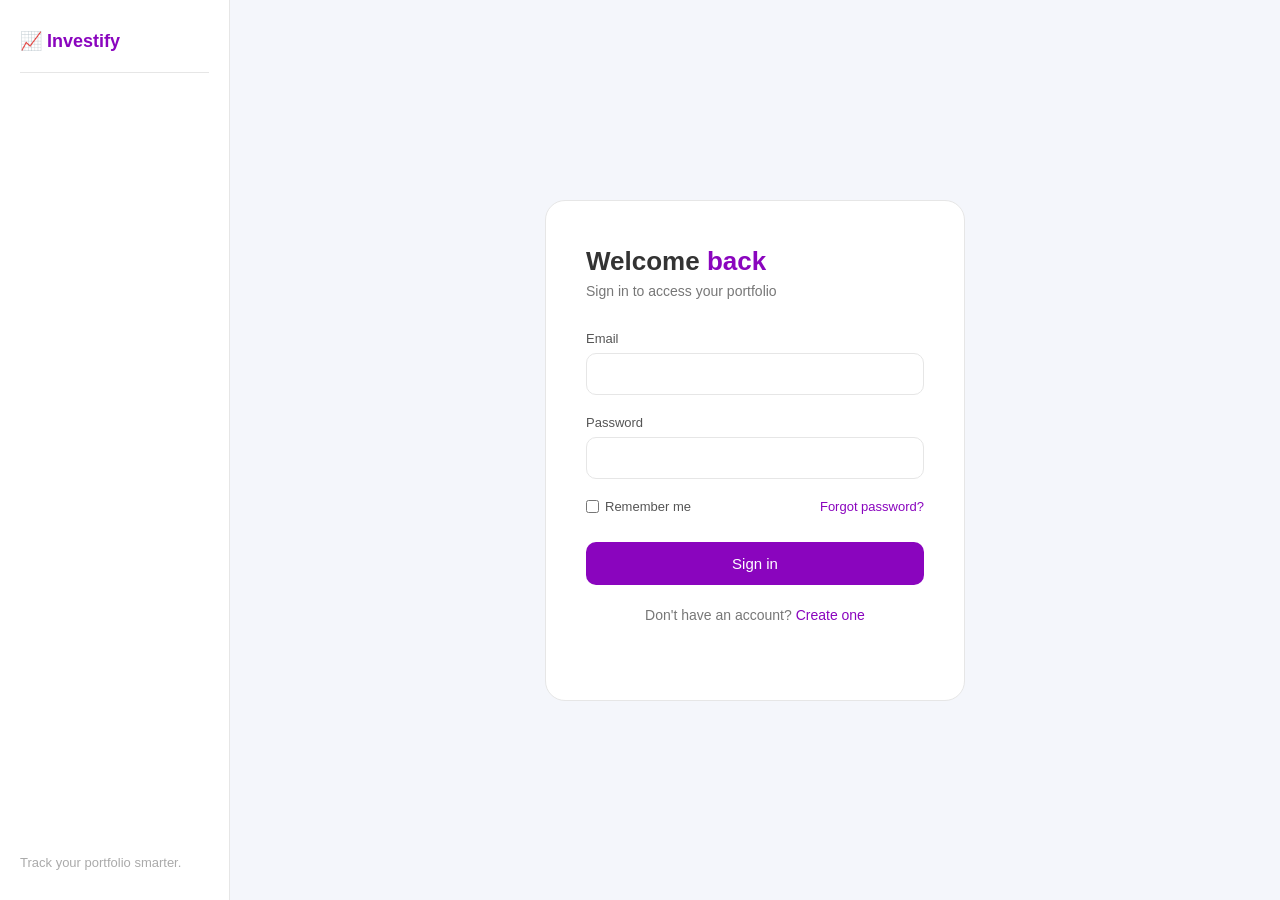
==== FrontEnd/login.html @ 3cbc89e0 "Added Html file for login and create account" ====
<!DOCTYPE html>
<html lang="en">
<head>
  <meta charset="UTF-8" />
  <meta name="viewport" content="width=device-width, initial-scale=1.0"/>
  <title>Login</title>
  <style>
    * {
      margin: 0;
      padding: 0;
      box-sizing: border-box;
      font-family: Arial;
    }

    body {
      background: #f4f6fb;
    }

    .login-container {
      display: flex;
      height: 100vh;
      min-height: 500px;
    }

    .login-sidebar {
      width: 230px;
      background: #ffffff;
      border-right: 1px solid #e6e6e6;
      padding: 30px 20px;
      display: flex;
      flex-direction: column;
    }

    .logo {
      padding-bottom: 20px;
      font-size: 18px;
      color: #8A05BE;
      font-weight: bold;
    }

    .divider {
      width: 100%;
      height: 1px;
      background: #e6e6e6;
      margin-bottom: 20px;
    }

    .sidebar-tagline {
      font-size: 13px;
      color: #aaa;
      margin-top: auto;
    }

    .login-main {
      flex: 1;
      display: flex;
      align-items: center;
      justify-content: center;
      padding: 40px;
    }

    .login-card {
      background: #fff;
      border-radius: 20px;
      padding: 45px 40px;
      width: 100%;
      max-width: 420px;
      border: 1px solid #e6e6e6;
    }

    .login-card h1 {
      font-size: 26px;
      color: #333;
      margin-bottom: 6px;
    }

    .login-card h1 span {
      color: #8A05BE;
    }

    .login-card > p {
      color: #777;
      font-size: 14px;
      margin-bottom: 32px;
    }

    .form-group {
      margin-bottom: 20px;
    }

    .form-group label {
      display: block;
      font-size: 13px;
      font-weight: 500;
      color: #555;
      margin-bottom: 7px;
    }

    .form-group input {
      width: 100%;
      padding: 12px 15px;
      border: 1px solid #e6e6e6;
      border-radius: 10px;
      font-size: 14px;
      color: #333;
      outline: none;
      transition: border-color 0.2s;
      background: #fff;
    }

    .form-group input:focus {
      border-color: #8A05BE;
    }

    .form-options {
      display: flex;
      justify-content: space-between;
      align-items: center;
      margin-bottom: 28px;
      font-size: 13px;
    }

    .form-options label {
      display: flex;
      align-items: center;
      gap: 6px;
      color: #555;
      cursor: pointer;
    }

    .form-options input[type="checkbox"] {
      accent-color: #8A05BE;
    }

    .forgot {
      color: #8A05BE;
      text-decoration: none;
      font-weight: 500;
    }

    .forgot:hover {
      text-decoration: underline;
    }

    .btn-login {
      width: 100%;
      padding: 13px;
      background: #8A05BE;
      color: white;
      border: none;
      border-radius: 10px;
      font-size: 15px;
      font-weight: 500;
      cursor: pointer;
      transition: 0.3s;
    }

    .btn-login:hover {
      background: #6a0392;
      transform: translateY(-1px);
    }

    .signup-text {
      text-align: center;
      margin-top: 22px;
      font-size: 13px;
      color: #777;
    }

    .signup-text a {
      color: #8A05BE;
      text-decoration: none;
      font-weight: 500;
    }

    .signup-text a:hover {
      text-decoration: underline;
    }

    @media (max-width: 900px) {
      .login-container {
        flex-direction: column;
      }

      .login-sidebar {
        width: 100%;
        flex-direction: row;
        justify-content: space-between;
        align-items: center;
        padding: 10px 20px;
      }

      .sidebar-tagline {
        margin-top: 0;
      }

      .divider {
        display: none;
      }

      .login-main {
        padding: 20px;
      }
    }
  </style>
</head>
<body>
  <div class="login-container">

    <div class="login-sidebar">
      <div class="logo">📈 Investify</div>
      <div class="divider"></div>
      <p class="sidebar-tagline">Track your portfolio smarter.</p>
    </div>

    <div class="login-main">
      <div class="login-card">
        <h1>Welcome <span>back</span></h1>
        <p>Sign in to access your portfolio</p>

        <div class="form-group">
          <label for="email">Email</label>
          <input type="email" id="email"/>
        </div>

        <div class="form-group">
          <label for="password">Password</label>
          <input type="password" id="password"/>
        </div>

        <div class="form-options">
          <label>
            <input type="checkbox" /> Remember me
          </label>
          <a href="#" class="forgot">Forgot password?</a>
        </div>

        <button class="btn-login">Sign in</button>

        <p class="signup-text">
          Don't have an account? <a href="#">Create one</a>
        </p>
      </div>
    </div>

  </div>
</body>
</html>
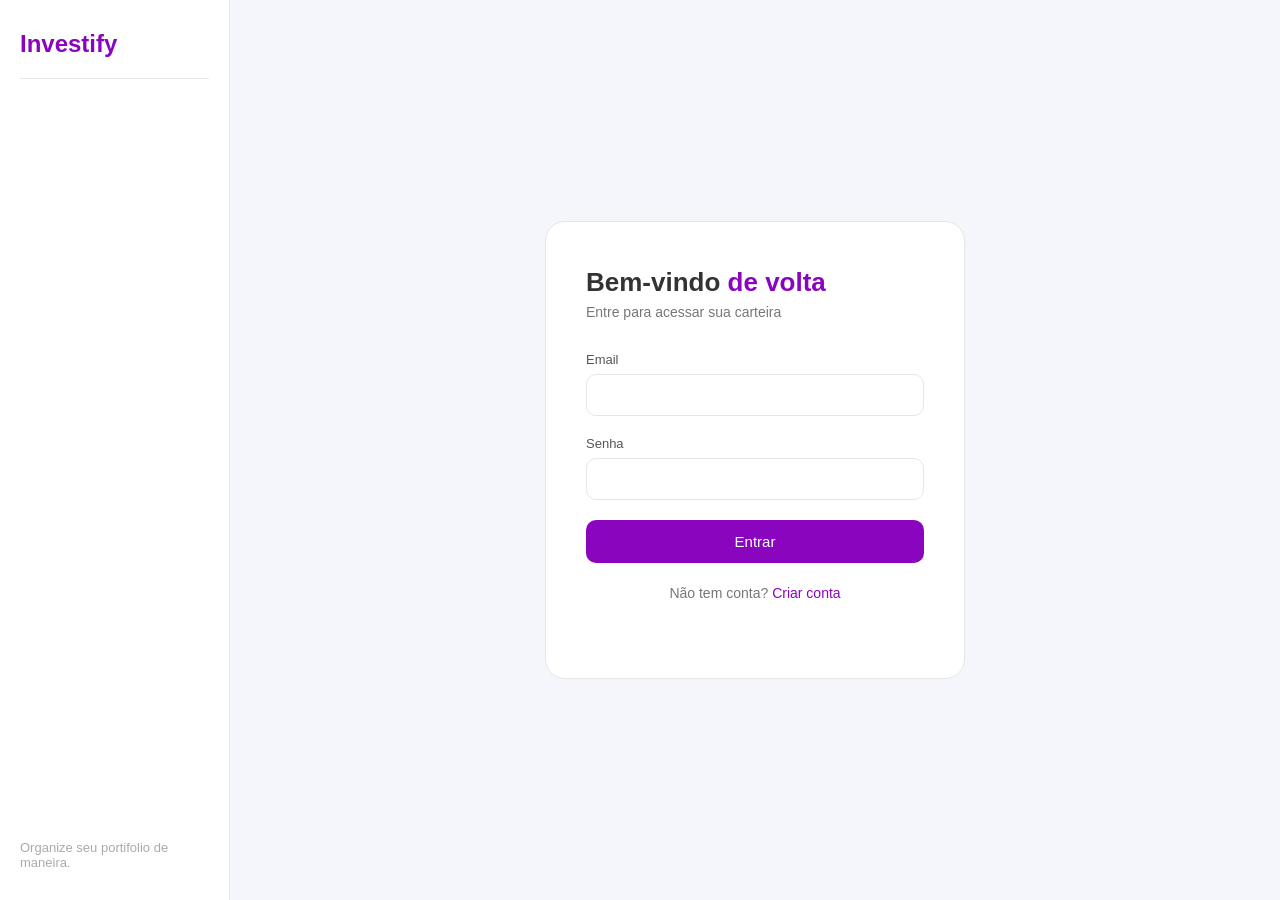
==== commit f2874043: "FEAT: Added UI FIXED: UI" ====
--- a/FrontEnd/login.html
+++ b/FrontEnd/login.html
@@ -1,222 +1,26 @@
 <!DOCTYPE html>
-<html lang="en">
+<html lang="pt-br">
 <head>
-  <meta charset="UTF-8" />
+  <meta charset="UTF-8"/>
   <meta name="viewport" content="width=device-width, initial-scale=1.0"/>
-  <title>Login</title>
-  <style>
-    * {
-      margin: 0;
-      padding: 0;
-      box-sizing: border-box;
-      font-family: Arial;
-    }
-
-    body {
-      background: #f4f6fb;
-    }
-
-    .login-container {
-      display: flex;
-      height: 100vh;
-      min-height: 500px;
-    }
-
-    .login-sidebar {
-      width: 230px;
-      background: #ffffff;
-      border-right: 1px solid #e6e6e6;
-      padding: 30px 20px;
-      display: flex;
-      flex-direction: column;
-    }
-
-    .logo {
-      padding-bottom: 20px;
-      font-size: 18px;
-      color: #8A05BE;
-      font-weight: bold;
-    }
-
-    .divider {
-      width: 100%;
-      height: 1px;
-      background: #e6e6e6;
-      margin-bottom: 20px;
-    }
-
-    .sidebar-tagline {
-      font-size: 13px;
-      color: #aaa;
-      margin-top: auto;
-    }
-
-    .login-main {
-      flex: 1;
-      display: flex;
-      align-items: center;
-      justify-content: center;
-      padding: 40px;
-    }
-
-    .login-card {
-      background: #fff;
-      border-radius: 20px;
-      padding: 45px 40px;
-      width: 100%;
-      max-width: 420px;
-      border: 1px solid #e6e6e6;
-    }
-
-    .login-card h1 {
-      font-size: 26px;
-      color: #333;
-      margin-bottom: 6px;
-    }
-
-    .login-card h1 span {
-      color: #8A05BE;
-    }
-
-    .login-card > p {
-      color: #777;
-      font-size: 14px;
-      margin-bottom: 32px;
-    }
-
-    .form-group {
-      margin-bottom: 20px;
-    }
-
-    .form-group label {
-      display: block;
-      font-size: 13px;
-      font-weight: 500;
-      color: #555;
-      margin-bottom: 7px;
-    }
-
-    .form-group input {
-      width: 100%;
-      padding: 12px 15px;
-      border: 1px solid #e6e6e6;
-      border-radius: 10px;
-      font-size: 14px;
-      color: #333;
-      outline: none;
-      transition: border-color 0.2s;
-      background: #fff;
-    }
-
-    .form-group input:focus {
-      border-color: #8A05BE;
-    }
-
-    .form-options {
-      display: flex;
-      justify-content: space-between;
-      align-items: center;
-      margin-bottom: 28px;
-      font-size: 13px;
-    }
-
-    .form-options label {
-      display: flex;
-      align-items: center;
-      gap: 6px;
-      color: #555;
-      cursor: pointer;
-    }
-
-    .form-options input[type="checkbox"] {
-      accent-color: #8A05BE;
-    }
-
-    .forgot {
-      color: #8A05BE;
-      text-decoration: none;
-      font-weight: 500;
-    }
-
-    .forgot:hover {
-      text-decoration: underline;
-    }
-
-    .btn-login {
-      width: 100%;
-      padding: 13px;
-      background: #8A05BE;
-      color: white;
-      border: none;
-      border-radius: 10px;
-      font-size: 15px;
-      font-weight: 500;
-      cursor: pointer;
-      transition: 0.3s;
-    }
-
-    .btn-login:hover {
-      background: #6a0392;
-      transform: translateY(-1px);
-    }
-
-    .signup-text {
-      text-align: center;
-      margin-top: 22px;
-      font-size: 13px;
-      color: #777;
-    }
-
-    .signup-text a {
-      color: #8A05BE;
-      text-decoration: none;
-      font-weight: 500;
-    }
-
-    .signup-text a:hover {
-      text-decoration: underline;
-    }
-
-    @media (max-width: 900px) {
-      .login-container {
-        flex-direction: column;
-      }
-
-      .login-sidebar {
-        width: 100%;
-        flex-direction: row;
-        justify-content: space-between;
-        align-items: center;
-        padding: 10px 20px;
-      }
-
-      .sidebar-tagline {
-        margin-top: 0;
-      }
-
-      .divider {
-        display: none;
-      }
-
-      .login-main {
-        padding: 20px;
-      }
-    }
-  </style>
+  <title>Login — Investify</title>
+  <link rel="stylesheet" href="assets/css/style.css"/>
+  <link rel="stylesheet" href="assets/css/auth.css"/>
 </head>
 <body>
   <div class="login-container">
-
     <div class="login-sidebar">
-      <div class="logo">📈 Investify</div>
+      <div class="logo">Investify</div>
       <div class="divider"></div>
-      <p class="sidebar-tagline">Track your portfolio smarter.</p>
+      <p class="sidebar-tagline">Organize seu portifolio de maneira.</p>
     </div>
 
     <div class="login-main">
       <div class="login-card">
-        <h1>Welcome <span>back</span></h1>
-        <p>Sign in to access your portfolio</p>
+        <h1>Bem-vindo <span>de volta</span></h1>
+        <p>Entre para acessar sua carteira</p>
+
+        <div id="erro" class="erro" style="display:none"></div>
 
         <div class="form-group">
           <label for="email">Email</label>
@@ -224,25 +28,50 @@
         </div>
 
         <div class="form-group">
-          <label for="password">Password</label>
+          <label for="password">Senha</label>
           <input type="password" id="password"/>
         </div>
 
-        <div class="form-options">
-          <label>
-            <input type="checkbox" /> Remember me
-          </label>
-          <a href="#" class="forgot">Forgot password?</a>
-        </div>
-
-        <button class="btn-login">Sign in</button>
+        <button class="btn-login" onclick="login()">Entrar</button>
 
         <p class="signup-text">
-          Don't have an account? <a href="#">Create one</a>
+          Não tem conta? <a href="register.html">Criar conta</a>
         </p>
       </div>
     </div>
+  </div>
 
-  </div>
+  <script>
+    const API = "http://localhost:5227/api";
+
+    // Se já estiver logado, vai direto pro app
+    fetch(`${API}/auth/me`, { credentials: "include" })
+      .then(r => { if (r.ok) window.location.href = "index.html"; });
+
+    async function login() {
+      const email = document.getElementById("email").value;
+      const password = document.getElementById("password").value;
+      const erro = document.getElementById("erro");
+
+      const res = await fetch(`${API}/auth/login`, {
+        method: "POST",
+        headers: { "Content-Type": "application/json" },
+        credentials: "include",
+        body: JSON.stringify({ email, senha: password })
+      });
+
+      if (res.ok) {
+        window.location.href = "index.html";
+      } else {
+        erro.textContent = "Email ou senha inválidos.";
+        erro.style.display = "block";
+      }
+    }
+
+    // Login ao apertar Enter
+    document.addEventListener("keydown", e => {
+      if (e.key === "Enter") login();
+    });
+  </script>
 </body>
 </html>
--- a/FrontEnd/assets/css/style.css
+++ b/FrontEnd/assets/css/style.css
@@ -0,0 +1,342 @@
+*{
+margin:0;
+padding:0;
+box-sizing:border-box;
+font-family:Arial;
+}
+
+body{
+background:#f4f6fb;
+}
+
+.container{
+display:flex;
+height:100vh;
+}
+
+/* SIDEBAR */
+
+.sidebar{
+width:230px;
+background:#ffffff;
+border-right:1px solid #e6e6e6;
+padding:30px 20px;
+}
+
+.logo{
+padding-bottom:20px;
+font-size:18px;
+color:#8A05BE;
+}
+
+
+.divider{
+width:100%;
+height:1px;
+background:#e6e6e6;
+margin-bottom:20px;
+}
+
+.sidebar nav a{
+display:block;
+padding:12px 15px;
+margin-bottom:10px;
+border-radius:10px;
+text-decoration:none;
+color:#555;
+font-weight:500;
+transition:0.3s;
+}
+
+.sidebar nav a:hover{
+background:#f3e6fa;
+color:#8A05BE;
+}
+
+.sidebar nav a.active{
+background:#8A05BE;
+color:white;
+}
+/* MAIN */
+
+.main{
+flex:1;
+padding:40px;
+}
+
+.header h1{
+font-size:32px;
+color:#333;
+}
+
+.header span{
+color:#8A05BE;
+}
+
+.header p{
+margin-top:5px;
+color:#777;
+}
+
+/* DASHBOARD */
+
+.dashboard{
+margin-top:40px;
+display:flex;
+gap:30px;
+}
+
+/* PRODUÇÃO */
+
+.production{
+flex:2;
+background:linear-gradient(135deg,#6a0392,#8A05BE);
+padding:30px;
+border-radius:20px;
+color:white;
+}
+
+.production h2 span{
+color:#d4c6ff;
+}
+
+/* CARDS */
+
+.cards {
+    display: flex;
+    flex-wrap: wrap; /* ← quebra linha quando não couber */
+    gap: 20px;
+    margin-top: 20px;
+}
+
+.card{
+    background: rgba(255,255,255,0.08);
+    padding: 22px;
+    border-radius: 15px;
+    width: 200px;
+    min-width: 170px;
+    word-break: break-word;
+
+    display: flex;
+    flex-direction: column;
+    gap: 6px;
+
+    backdrop-filter: blur(6px);
+    border: 1px solid rgba(255,255,255,0.15);
+    transition: transform 0.2s ease, box-shadow 0.2s ease;
+}
+
+/* animação ao passar o mouse */
+.card:hover{
+    transform: translateY(-4px);
+    box-shadow: 0 8px 20px rgba(0,0,0,0.2);
+}
+
+/* título do ativo */
+.card h3{
+    font-size: 18px;
+    font-weight: bold;
+}
+
+/* nome da empresa */
+.card small{
+    opacity: 0.7;
+}
+
+/* preço */
+.card strong{
+    font-size: 18px;
+}
+
+/* total */
+.card span{
+    font-size: 14px;
+    opacity: 0.9;
+}
+
+/* grupo de botões */
+.btn-group{
+    display: flex;
+    gap: 8px;
+    margin-top: 10px;
+}
+
+/* botões */
+.card button{
+    flex:1;
+    padding:8px 12px;
+    border:none;
+    background: rgba(255,255,255,0.12);
+    color:white;
+    border-radius:8px;
+    cursor:pointer;
+    transition:0.25s;
+    font-weight:500;
+}
+
+.card button:hover{
+    background: rgba(255,255,255,0.25);
+    transform: scale(1.03);
+}
+
+/* Botao adicionar*/
+
+.add-card{
+display:flex;
+align-items:center;
+justify-content:center;
+height:160px;
+}
+
+.big-add{
+width:100%;
+height:100%;
+
+background:rgba(138,5,190,0.08);
+border:2px dashed rgba(138,5,190,0.5);
+border-radius:15px;
+
+font-size:80px;
+color:rgba(138,5,190,0.6);
+
+display:flex;
+align-items:center;
+justify-content:center;
+
+cursor:pointer;
+transition:0.3s;
+}
+
+.empty-wallet{
+padding:40px;
+text-align:center;
+background:#f5f7fa;
+border-radius:10px;
+border:2px dashed #d0d6e0;
+color:#666;
+grid-column:1/-1;
+}
+
+.empty-wallet h3{
+margin-bottom:10px;
+}
+
+/* páginas */
+        .page{
+        display:none;
+        }
+
+        .page.active{
+        display:block;
+        }
+
+/* layout padrão */
+.container{
+    display:flex;
+    min-height:100vh;
+}
+
+/* RESPONSIVO */
+@media (max-width: 900px){
+
+    .container{
+        flex-direction:column;
+    }
+
+    .sidebar{
+        width:100%;
+        display:flex;
+        justify-content:space-between;
+        align-items:center;
+        padding:10px;
+    }
+
+    .sidebar nav{
+        display:flex;
+        gap:15px;
+    }
+
+    .cards{
+        flex-direction:column;
+    }
+
+}
+
+/* SIDEBAR USER */
+.sidebar {
+  display: flex;
+  flex-direction: column;
+}
+
+.sidebar-user {
+  margin-top: auto;
+  padding-top: 20px;
+  border-top: 1px solid #e6e6e6;
+  display: flex;
+  flex-direction: column;
+  gap: 8px;
+}
+
+.sidebar-user span {
+  font-size: 13px;
+  color: #555;
+  font-weight: 500;
+}
+
+.sidebar-user button {
+  background: none;
+  border: 1px solid #e6e6e6;
+  border-radius: 8px;
+  padding: 6px 10px;
+  font-size: 13px;
+  color: #8A05BE;
+  cursor: pointer;
+  transition: 0.3s;
+}
+
+.sidebar-user button:hover {
+  background: #f3e6fa;
+}
+
+.sidebar-profile {
+  display: flex;
+  align-items: center;
+  gap: 10px;
+}
+
+/* STATS */
+.stats {
+  flex: 1;
+  display: flex;
+  flex-direction: column;
+  gap: 20px;
+}
+
+.stat-card {
+  background: white;
+  border-radius: 20px;
+  padding: 30px;
+  border: 1px solid #e6e6e6;
+}
+
+.stat-card p {
+  font-size: 13px;
+  color: #777;
+  margin-bottom: 8px;
+}
+
+.stat-card h2 {
+  font-size: 28px;
+  color: #333;
+}
+
+/* ERRO AUTH */
+.erro {
+  background: #fdecea;
+  color: #c0392b;
+  border: 1px solid #f5c6cb;
+  border-radius: 8px;
+  padding: 10px 14px;
+  font-size: 13px;
+  margin-bottom: 16px;
+}
--- a/FrontEnd/assets/css/auth.css
+++ b/FrontEnd/assets/css/auth.css
@@ -0,0 +1,109 @@
+* { margin: 0; padding: 0; box-sizing: border-box; font-family: Arial; }
+body { background: #f4f6fb; }
+
+.login-container { display: flex; height: 100vh; min-height: 500px; }
+
+.login-sidebar {
+  width: 230px; background: #fff;
+  border-right: 1px solid #e6e6e6;
+  padding: 30px 20px;
+  display: flex; flex-direction: column;
+}
+
+.logo { padding-bottom: 20px; font-size: 24px; color: #8A05BE; font-weight: bold; }
+.divider { width: 100%; height: 1px; background: #e6e6e6; margin-bottom: 20px; }
+.sidebar-tagline { font-size: 13px; color: #aaa; margin-top: auto; }
+
+.login-main { flex: 1; display: flex; align-items: center; justify-content: center; padding: 40px; }
+
+.login-card {
+  background: #fff; border-radius: 20px;
+  padding: 45px 40px; width: 100%; max-width: 420px;
+  border: 1px solid #e6e6e6;
+}
+
+.login-card h1 { font-size: 26px; color: #333; margin-bottom: 6px; }
+.login-card h1 span { color: #8A05BE; }
+.login-card > p { color: #777; font-size: 14px; margin-bottom: 32px; }
+
+.form-group { margin-bottom: 20px; }
+.form-group label { display: block; font-size: 13px; font-weight: 500; color: #555; margin-bottom: 7px; }
+.form-group input {
+  width: 100%; padding: 12px 15px;
+  border: 1px solid #e6e6e6; border-radius: 10px;
+  font-size: 14px; color: #333; outline: none;
+  transition: border-color 0.2s;
+}
+.form-group input:focus { border-color: #8A05BE; }
+
+.btn-login {
+  width: 100%; padding: 13px;
+  background: #8A05BE; color: white;
+  border: none; border-radius: 10px;
+  font-size: 15px; font-weight: 500;
+  cursor: pointer; transition: 0.3s;
+}
+.btn-login:hover { background: #6a0392; transform: translateY(-1px); }
+
+.signup-text { text-align: center; margin-top: 22px; font-size: 13px; color: #777; }
+.signup-text a { color: #8A05BE; text-decoration: none; font-weight: 500; }
+
+.erro {
+  background: #fdecea; color: #c0392b;
+  border: 1px solid #f5c6cb;
+  border-radius: 8px; padding: 10px 14px;
+  font-size: 13px; margin-bottom: 16px;
+}
+
+.inv-header {
+  width: 100%;
+  background: #fff;
+  border-bottom: 1px solid #e6e6e6;
+  padding: 0 32px;
+  height: 60px;
+  display: flex;
+  align-items: center;
+  justify-content: space-between;
+  box-sizing: border-box;
+}
+
+.inv-logo {
+  font-size: 24px;
+  font-weight: bold;
+  color: #8A05BE;
+  letter-spacing: -0.5px;
+}
+
+.inv-actions {
+  display: flex;
+  align-items: center;
+  gap: 10px;
+}
+
+.btn-login-h {
+  padding: 8px 20px;
+  background: transparent;
+  border: 1.5px solid #8A05BE;
+  border-radius: 8px;
+  color: #8A05BE;
+  font-size: 14px;
+  font-weight: 500;
+  cursor: pointer;
+  transition: background 0.2s;
+  text-decoration: none;
+}
+.btn-login-h:hover { background: #f3e6fa; }
+
+.btn-register-h {
+  padding: 8px 20px;
+  background: #8A05BE;
+  border: 1.5px solid #8A05BE;
+  border-radius: 8px;
+  color: #fff;
+  font-size: 14px;
+  font-weight: 500;
+  cursor: pointer;
+  transition: background 0.2s;
+  text-decoration: none;
+}
+.btn-register-h:hover { background: #6a0392; }
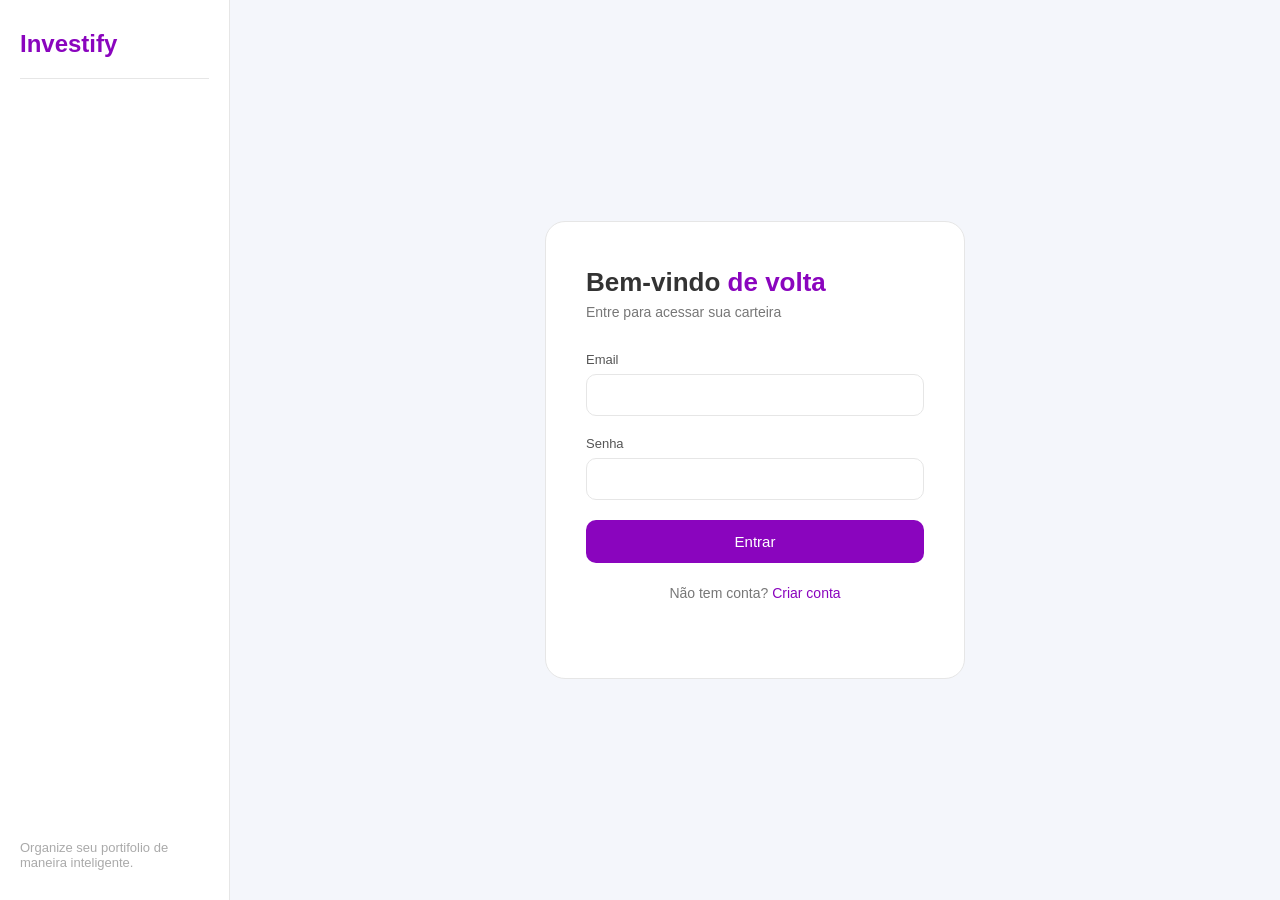
==== commit f26470ad: "ADDED UPDATE FROM PERFIL CRUD" ====
--- a/FrontEnd/login.html
+++ b/FrontEnd/login.html
@@ -12,7 +12,7 @@
     <div class="login-sidebar">
       <div class="logo">Investify</div>
       <div class="divider"></div>
-      <p class="sidebar-tagline">Organize seu portifolio de maneira.</p>
+      <p class="sidebar-tagline">Organize seu portifolio de maneira inteligente.</p>
     </div>
 
     <div class="login-main">
--- a/FrontEnd/assets/css/style.css
+++ b/FrontEnd/assets/css/style.css
@@ -339,4 +339,128 @@
   padding: 10px 14px;
   font-size: 13px;
   margin-bottom: 16px;
+}
+
+css/* CONTA */
+.conta-layout {
+  margin-top: 36px;
+  display: flex;
+  gap: 40px;
+  align-items: flex-start;
+}
+
+.foto-col {
+  display: flex;
+  flex-direction: column;
+  align-items: center;
+  gap: 14px;
+  flex-shrink: 0;
+}
+
+.avatar-wrap {
+  width: 120px;
+  height: 120px;
+  border-radius: 50%;
+  overflow: hidden;
+  border: 3px solid #8A05BE;
+  background: #f3e6fa;
+  display: flex;
+  align-items: center;
+  justify-content: center;
+}
+
+.avatar-wrap img { width: 100%; height: 100%; object-fit: cover; }
+.avatar-initials { font-size: 40px; font-weight: 500; color: #8A05BE; }
+
+.btn-foto {
+  padding: 9px 18px;
+  background: transparent;
+  border: 1.5px solid #8A05BE;
+  border-radius: 8px;
+  color: #8A05BE;
+  font-size: 13px;
+  font-weight: 500;
+  cursor: pointer;
+  transition: 0.2s;
+  width: 120px;
+  text-align: center;
+}
+.btn-foto:hover { background: #f3e6fa; }
+
+.dados-col {
+  flex: 1;
+  display: flex;
+  flex-direction: column;
+  gap: 20px;
+}
+
+/* IMPORTANTE: sobrescreve o form-group genérico dentro da conta */
+#conta .form-group {
+  display: flex;
+  flex-direction: column;
+  gap: 7px;
+}
+
+#conta .form-group label {
+  display: block;
+  font-size: 13px;
+  font-weight: 500;
+  color: #555;
+}
+
+#conta .form-group input {
+  width: 100%;
+  padding: 12px 15px;
+  border: 1px solid #e6e6e6;
+  border-radius: 10px;
+  font-size: 14px;
+  color: #333;
+  outline: none;
+  transition: border-color 0.2s;
+  background: #fff;
+}
+
+#conta .form-group input:focus { border-color: #8A05BE; }
+
+.senha-row { display: flex; gap: 10px; align-items: center; }
+.senha-row input { flex: 1; }
+
+.btn-ver {
+  padding: 10px 16px;
+  background: transparent;
+  border: 1.5px solid #8A05BE;
+  border-radius: 8px;
+  color: #8A05BE;
+  font-size: 13px;
+  font-weight: 500;
+  cursor: pointer;
+  transition: 0.2s;
+  white-space: nowrap;
+}
+.btn-ver:hover { background: #f3e6fa; }
+
+.section-divider { width: 100%; height: 1px; background: #e6e6e6; }
+
+.btn-salvar {
+  padding: 13px 32px;
+  background: #8A05BE;
+  color: white;
+  border: none;
+  border-radius: 10px;
+  font-size: 15px;
+  font-weight: 500;
+  cursor: pointer;
+  transition: 0.3s;
+  align-self: flex-end;
+}
+.btn-salvar:hover { background: #6a0392; transform: translateY(-1px); }
+
+.badge-sucesso {
+  display: none;
+  background: #eaf7f0;
+  color: #1a7a4a;
+  border: 1px solid #b8e8ce;
+  border-radius: 8px;
+  padding: 10px 14px;
+  font-size: 13px;
 }
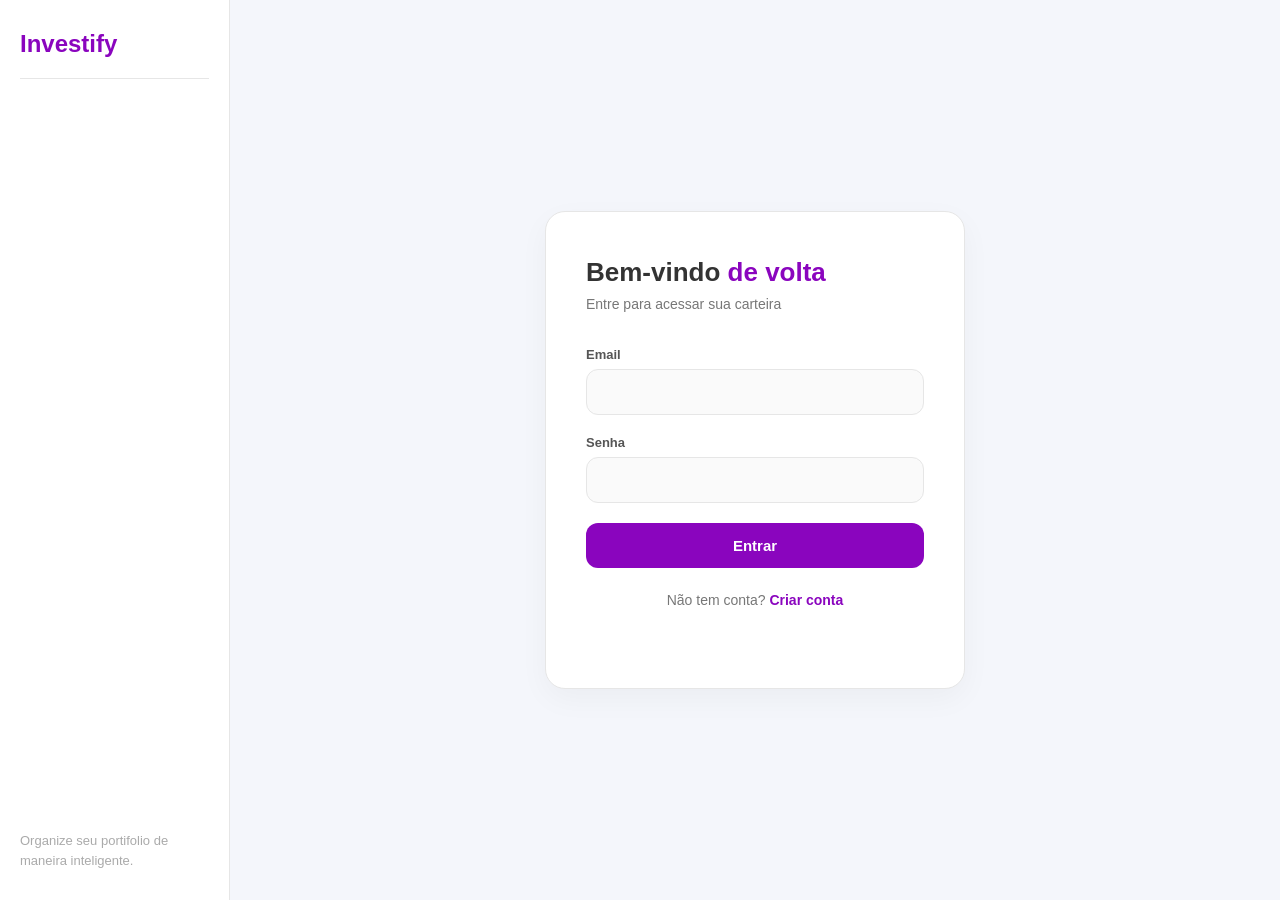
==== commit 558f22a3: "Project refatored" ====
--- a/FrontEnd/login.html
+++ b/FrontEnd/login.html
@@ -19,7 +19,9 @@
       <div class="login-card">
         <h1>Bem-vindo <span>de volta</span></h1>
         <p>Entre para acessar sua carteira</p>
-
+        <div id="sucesso" class="sucesso" style="display:none">
+      Conta criada com sucesso! Faça login para continuar.
+        </div>
         <div id="erro" class="erro" style="display:none"></div>
 
         <div class="form-group">
@@ -43,6 +45,10 @@
 
   <script>
     const API = "http://localhost:5227/api";
+
+    if (new URLSearchParams(window.location.search).get("criada") === "1") {
+  document.getElementById("sucesso").style.display = "block";
+}
 
     // Se já estiver logado, vai direto pro app
     fetch(`${API}/auth/me`, { credentials: "include" })
--- a/FrontEnd/assets/css/style.css
+++ b/FrontEnd/assets/css/style.css
@@ -463,4 +463,796 @@
   border-radius: 8px;
   padding: 10px 14px;
   font-size: 13px;
+}
+
+/* ─────────────────────────────────────────
+   rendimentos.css
+   ───────────────────────────────────────── */
+ 
+* {
+  margin: 0;
+  padding: 0;
+  box-sizing: border-box;
+  font-family: Arial, sans-serif;
+}
+ 
+body {
+  background: #f4f6fb;
+}
+ 
+
+/* ── LOADING ── */
+.loading-state {
+  display: flex;
+  flex-direction: column;
+  align-items: center;
+  gap: 16px;
+  margin-top: 60px;
+  color: #777;
+  font-size: 14px;
+}
+ 
+.spinner {
+  width: 40px;
+  height: 40px;
+  border: 3px solid #e6e6e6;
+  border-top-color: #8A05BE;
+  border-radius: 50%;
+  animation: spin 0.8s linear infinite;
+}
+ 
+@keyframes spin {
+  to { transform: rotate(360deg); }
+}
+ 
+/* ── ERRO ── */
+.error-state {
+  display: flex;
+  flex-direction: column;
+  align-items: center;
+  gap: 14px;
+  margin-top: 60px;
+  color: #c0392b;
+  font-size: 14px;
+}
+ 
+.error-state button {
+  padding: 8px 20px;
+  background: transparent;
+  border: 1px solid #8A05BE;
+  border-radius: 8px;
+  color: #8A05BE;
+  font-size: 13px;
+  cursor: pointer;
+  transition: 0.2s;
+}
+ 
+.error-state button:hover {
+  background: #f3e6fa;
+}
+ 
+/* ── CARDS DE RESUMO ── */
+.rend-stats {
+  display: flex;
+  gap: 16px;
+  flex-wrap: wrap;
+  margin-top: 32px;
+  margin-bottom: 28px;
+}
+ 
+.rend-stat {
+  flex: 1;
+  min-width: 150px;
+  background: #ffffff;
+  border: 1px solid #e6e6e6;
+  border-radius: 16px;
+  padding: 20px 22px;
+  transition: transform 0.2s;
+}
+ 
+.rend-stat:hover {
+  transform: translateY(-3px);
+}
+ 
+.rend-stat p {
+  font-size: 12px;
+  color: #777;
+  margin-bottom: 8px;
+  text-transform: uppercase;
+  letter-spacing: 0.5px;
+}
+ 
+.rend-stat h2 {
+  font-size: 22px;
+  font-weight: bold;
+  color: #333;
+}
+ 
+.rend-stat.pos h2 { color: #1a7a4a; }
+.rend-stat.neg h2 { color: #c0392b; }
+ 
+/* ── CARD GRÁFICO ── */
+.chart-card {
+  background: #ffffff;
+  border: 1px solid #e6e6e6;
+  border-radius: 20px;
+  padding: 28px 30px;
+  margin-bottom: 24px;
+}
+ 
+.chart-card-header {
+  display: flex;
+  align-items: center;
+  justify-content: space-between;
+  flex-wrap: wrap;
+  gap: 12px;
+  margin-bottom: 18px;
+}
+ 
+.chart-card-header h3 {
+  font-size: 15px;
+  font-weight: bold;
+  color: #333;
+}
+ 
+/* ── LEGENDA ── */
+.legend {
+  display: flex;
+  gap: 16px;
+  flex-wrap: wrap;
+  font-size: 12px;
+  color: #777;
+  margin-bottom: 14px;
+}
+ 
+.legend span {
+  display: flex;
+  align-items: center;
+  gap: 5px;
+}
+ 
+.legend-dot {
+  width: 10px;
+  height: 10px;
+  border-radius: 2px;
+  flex-shrink: 0;
+}
+ 
+/* ── FILTROS / TOGGLE ── */
+.toggle-wrap {
+  display: flex;
+  gap: 8px;
+  flex-wrap: wrap;
+  margin-bottom: 16px;
+}
+ 
+.toggle-btn {
+  padding: 6px 14px;
+  border: 1px solid #8A05BE;
+  background: transparent;
+  color: #8A05BE;
+  border-radius: 8px;
+  font-size: 12px;
+  font-weight: 500;
+  cursor: pointer;
+  transition: 0.2s;
+}
+ 
+.toggle-btn:hover {
+  background: #f3e6fa;
+}
+ 
+.toggle-btn.active {
+  background: #8A05BE;
+  color: #ffffff;
+}
+ 
+/* ── CANVAS ── */
+.chart-wrap {
+  position: relative;
+  width: 100%;
+  height: 300px;
+}
+ 
+/* ── LISTA DE ATIVOS ── */
+.ativo-list {
+  display: flex;
+  flex-direction: column;
+  gap: 14px;
+}
+ 
+.ativo-row {
+  background: #ffffff;
+  border: 1px solid #e6e6e6;
+  border-radius: 16px;
+  padding: 18px 22px;
+  display: flex;
+  align-items: center;
+  justify-content: space-between;
+  flex-wrap: wrap;
+  gap: 14px;
+  transition: transform 0.2s, box-shadow 0.2s;
+}
+ 
+.ativo-row:hover {
+  transform: translateY(-2px);
+  box-shadow: 0 6px 18px rgba(0, 0, 0, 0.07);
+}
+ 
+.ativo-info {
+  display: flex;
+  flex-direction: column;
+  gap: 3px;
+}
+ 
+.ativo-info strong {
+  font-size: 16px;
+  font-weight: bold;
+  color: #333;
+}
+ 
+.ativo-info small {
+  font-size: 12px;
+  color: #777;
+}
+ 
+.ativo-valores {
+  display: flex;
+  gap: 28px;
+  align-items: center;
+  flex-wrap: wrap;
+}
+ 
+.val-col {
+  display: flex;
+  flex-direction: column;
+  gap: 2px;
+  text-align: right;
+}
+ 
+.val-label {
+  font-size: 11px;
+  color: #aaa;
+}
+ 
+.val-price {
+  font-size: 15px;
+  font-weight: bold;
+  color: #333;
+}
+ 
+.val-total {
+  font-size: 11px;
+  color: #bbb;
+}
+ 
+/* ── BADGE RESULTADO ── */
+.resultado-col {
+  display: flex;
+  flex-direction: column;
+  align-items: flex-end;
+  gap: 5px;
+}
+ 
+.badge-resultado {
+  font-size: 12px;
+  font-weight: bold;
+  padding: 5px 12px;
+  border-radius: 8px;
+  display: inline-flex;
+  align-items: center;
+  gap: 5px;
+}
+ 
+.badge-resultado.lucro    { background: #eaf7f0; color: #1a7a4a; }
+.badge-resultado.prejuizo { background: #fdecea; color: #c0392b; }
+ 
+.msg-resultado {
+  font-size: 12px;
+  font-weight: 500;
+}
+ 
+.msg-resultado.lucro    { color: #1a7a4a; }
+.msg-resultado.prejuizo { color: #c0392b; }
+ 
+/* ── RESPONSIVO ── */
+@media (max-width: 700px) {
+  #rendimentos {
+    padding: 20px 14px;
+  }
+ 
+  .ativo-valores {
+    gap: 14px;
+  }
+ 
+  .val-col {
+    text-align: left;
+  }
+ 
+  .resultado-col {
+    align-items: flex-start;
+  }
+}
+
+/* =========================================================
+   RESPONSIVIDADE GLOBAL
+========================================================= */
+
+/* TABLET */
+@media (max-width: 1100px){
+
+  .dashboard{
+    flex-direction: column;
+  }
+
+  .stats{
+    width:100%;
+    flex-direction: row;
+    flex-wrap: wrap;
+  }
+
+  .stat-card{
+    flex:1;
+    min-width:220px;
+  }
+
+  .cards{
+    justify-content:center;
+  }
+
+}
+
+/* =========================================================
+   MOBILE
+========================================================= */
+
+@media (max-width: 900px){
+
+  body{
+    background:#f7f8fc;
+  }
+
+  .container{
+    flex-direction:column;
+  }
+
+  /* SIDEBAR */
+  .sidebar{
+    width:100%;
+    height:auto;
+    padding:16px;
+    border-right:none;
+    border-bottom:1px solid #e6e6e6;
+
+    position:sticky;
+    top:0;
+    z-index:100;
+
+    background:#fff;
+  }
+
+  .logo{
+    font-size:22px;
+    padding-bottom:14px;
+    font-weight:bold;
+  }
+
+  .divider{
+    display:none;
+  }
+
+  .sidebar nav{
+    display:flex;
+    gap:10px;
+    overflow-x:auto;
+    padding-bottom:4px;
+
+    scrollbar-width:none;
+  }
+
+  .sidebar nav::-webkit-scrollbar{
+    display:none;
+  }
+
+  .sidebar nav a{
+    white-space:nowrap;
+    margin-bottom:0;
+    padding:10px 16px;
+    font-size:14px;
+    border-radius:12px;
+  }
+
+  /* USER */
+  .sidebar-user{
+    margin-top:18px;
+    padding-top:14px;
+  }
+
+  .sidebar-profile{
+    flex-wrap:wrap;
+  }
+
+  /* MAIN */
+  .main{
+    padding:22px 16px 30px;
+  }
+
+  .header h1{
+    font-size:26px;
+    line-height:1.2;
+  }
+
+  .header p{
+    font-size:14px;
+    line-height:1.5;
+  }
+
+  /* DASHBOARD */
+  .dashboard{
+    margin-top:24px;
+    gap:20px;
+  }
+
+  /* PRODUÇÃO */
+  .production{
+    padding:22px 18px;
+    border-radius:18px;
+  }
+
+  .production h2{
+    font-size:22px;
+    line-height:1.3;
+  }
+
+  /* CARDS */
+  .cards{
+    flex-direction:column;
+    gap:14px;
+  }
+
+  .card{
+    width:100%;
+    min-width:unset;
+    padding:20px;
+    border-radius:16px;
+  }
+
+  .card h3{
+    font-size:17px;
+  }
+
+  .card strong{
+    font-size:20px;
+  }
+
+  /* BOTÕES */
+  .btn-group{
+    flex-direction:column;
+    gap:10px;
+  }
+
+  .card button{
+    width:100%;
+    padding:12px;
+    font-size:14px;
+  }
+
+  /* ADD CARD */
+  .add-card{
+    height:140px;
+  }
+
+  .big-add{
+    font-size:60px;
+  }
+
+  /* STATS */
+  .stats{
+    flex-direction:column;
+  }
+
+  .stat-card{
+    width:100%;
+    padding:22px;
+    border-radius:18px;
+  }
+
+  .stat-card h2{
+    font-size:24px;
+  }
+
+  /* CONTA */
+  .conta-layout{
+    flex-direction:column;
+    gap:26px;
+    margin-top:24px;
+  }
+
+  .foto-col{
+    width:100%;
+  }
+
+  .avatar-wrap{
+    width:110px;
+    height:110px;
+  }
+
+  .dados-col{
+    width:100%;
+  }
+
+  .senha-row{
+    flex-direction:column;
+    align-items:stretch;
+  }
+
+  .btn-ver{
+    width:100%;
+    padding:12px;
+  }
+
+  .btn-salvar{
+    width:100%;
+    align-self:stretch;
+    padding:14px;
+    font-size:15px;
+  }
+
+  /* RENDIMENTOS */
+  .rend-stats{
+    flex-direction:column;
+    gap:14px;
+  }
+
+  .rend-stat{
+    width:100%;
+    min-width:unset;
+    border-radius:16px;
+  }
+
+  .chart-card{
+    padding:22px 18px;
+    border-radius:18px;
+  }
+
+  .chart-card-header{
+    align-items:flex-start;
+  }
+
+  .chart-wrap{
+    height:240px;
+  }
+
+  .toggle-wrap{
+    gap:10px;
+  }
+
+  .toggle-btn{
+    flex:1;
+    text-align:center;
+    padding:10px;
+  }
+
+  /* ATIVOS */
+  .ativo-row{
+    flex-direction:column;
+    align-items:flex-start;
+    padding:18px;
+    gap:18px;
+  }
+
+  .ativo-info{
+    width:100%;
+  }
+
+  .ativo-info strong{
+    font-size:17px;
+  }
+
+  .ativo-valores{
+    width:100%;
+    justify-content:space-between;
+    gap:16px;
+  }
+
+  .val-col{
+    text-align:left;
+    flex:1;
+  }
+
+  .resultado-col{
+    width:100%;
+    align-items:flex-start;
+  }
+
+}
+
+/* =========================================================
+   MOBILE PEQUENO
+========================================================= */
+
+@media (max-width: 480px){
+
+  .main{
+    padding:18px 12px 24px;
+  }
+
+  .header h1{
+    font-size:22px;
+  }
+
+  .production{
+    padding:18px 15px;
+  }
+
+  .production h2{
+    font-size:20px;
+  }
+
+  .card{
+    padding:18px;
+  }
+
+  .card h3{
+    font-size:16px;
+  }
+
+  .card strong{
+    font-size:18px;
+  }
+
+  .stat-card{
+    padding:18px;
+  }
+
+  .stat-card h2{
+    font-size:21px;
+  }
+
+  .chart-card{
+    padding:18px 14px;
+  }
+
+  .chart-wrap{
+    height:210px;
+  }
+
+  .ativo-row{
+    padding:16px;
+  }
+
+  .toggle-btn{
+    font-size:11px;
+    padding:9px;
+  }
+
+  .sidebar nav a{
+    font-size:13px;
+    padding:9px 14px;
+  }
+
+}
+
+/* =========================================================
+   ANIMAÇÕES SUAVES
+========================================================= */
+
+.card,
+.stat-card,
+.rend-stat,
+.chart-card,
+.ativo-row,
+.production{
+  transition:
+    transform 0.2s ease,
+    box-shadow 0.2s ease;
+}
+
+.card:hover,
+.stat-card:hover,
+.rend-stat:hover,
+.chart-card:hover{
+  transform:translateY(-3px);
+  box-shadow:0 8px 24px rgba(0,0,0,0.08);
+}
+
+/* =========================================================
+   TELA DE CARTEIRAS (nova) — adicionar ao final do style.css
+========================================================= */
+
+.carteiras-grid{
+  display:flex;
+  flex-wrap:wrap;
+  gap:20px;
+  margin-top:30px;
+}
+
+.carteira-card{
+  background:linear-gradient(135deg,#6a0392,#8A05BE);
+  color:white;
+  width:220px;
+  min-width:180px;
+  cursor:pointer;
+  border-radius:18px;
+  padding:24px;
+  display:flex;
+  flex-direction:column;
+  gap:8px;
+  transition:transform 0.2s ease, box-shadow 0.2s ease;
+}
+
+.carteira-card:hover{
+  transform:translateY(-4px);
+  box-shadow:0 8px 20px rgba(0,0,0,0.2);
+}
+
+.carteira-card h3{
+  font-size:19px;
+}
+
+.carteira-card span{
+  font-size:13px;
+  opacity:0.85;
+}
+
+.carteira-add-card{
+  width:220px;
+  min-width:180px;
+  height:130px;
+}
+
+/* Cabeçalho da tela de detalhe da carteira */
+.carteira-detail-header{
+  display:flex;
+  align-items:center;
+  gap:16px;
+  flex-wrap:wrap;
+}
+
+.carteira-detail-header h1{
+  flex:1;
+}
+
+.btn-voltar{
+  background:transparent;
+  border:1.5px solid #8A05BE;
+  color:#8A05BE;
+  border-radius:8px;
+  padding:8px 16px;
+  font-size:13px;
+  font-weight:500;
+  cursor:pointer;
+  transition:0.2s;
+}
+.btn-voltar:hover{ background:#f3e6fa; }
+
+.btn-ver-rendimentos{
+  background:#8A05BE;
+  color:white;
+  border:none;
+  border-radius:8px;
+  padding:9px 18px;
+  font-size:13px;
+  font-weight:500;
+  cursor:pointer;
+  transition:0.2s;
+}
+.btn-ver-rendimentos:hover{ background:#6a0392; }
+
+#rendimentos .header .btn-voltar{
+  margin-bottom:10px;
+}
+
+@media (max-width:900px){
+  .carteiras-grid{
+    flex-direction:column;
+  }
+  .carteira-card,
+  .carteira-add-card{
+    width:100%;
+  }
+  .carteira-detail-header{
+    flex-direction:column;
+    align-items:stretch;
+  }
 }
--- a/FrontEnd/assets/css/auth.css
+++ b/FrontEnd/assets/css/auth.css
@@ -1,70 +1,204 @@
-* { margin: 0; padding: 0; box-sizing: border-box; font-family: Arial; }
-body { background: #f4f6fb; }
-
-.login-container { display: flex; height: 100vh; min-height: 500px; }
+* {
+  margin: 0;
+  padding: 0;
+  box-sizing: border-box;
+  font-family: Arial;
+}
+
+body {
+  background: #f4f6fb;
+}
+
+/* =========================
+   LOGIN LAYOUT
+========================= */
+
+.login-container {
+  display: flex;
+  min-height: 100vh;
+}
+
+/* =========================
+   SIDEBAR
+========================= */
 
 .login-sidebar {
-  width: 230px; background: #fff;
+  width: 230px;
+  background: #fff;
   border-right: 1px solid #e6e6e6;
   padding: 30px 20px;
-  display: flex; flex-direction: column;
-}
-
-.logo { padding-bottom: 20px; font-size: 24px; color: #8A05BE; font-weight: bold; }
-.divider { width: 100%; height: 1px; background: #e6e6e6; margin-bottom: 20px; }
-.sidebar-tagline { font-size: 13px; color: #aaa; margin-top: auto; }
-
-.login-main { flex: 1; display: flex; align-items: center; justify-content: center; padding: 40px; }
+  display: flex;
+  flex-direction: column;
+}
+
+.logo {
+  padding-bottom: 20px;
+  font-size: 24px;
+  color: #8A05BE;
+  font-weight: bold;
+}
+
+.divider {
+  width: 100%;
+  height: 1px;
+  background: #e6e6e6;
+  margin-bottom: 20px;
+}
+
+.sidebar-tagline {
+  font-size: 13px;
+  color: #aaa;
+  margin-top: auto;
+  line-height: 1.5;
+}
+
+/* =========================
+   MAIN CONTENT
+========================= */
+
+.login-main {
+  flex: 1;
+  display: flex;
+  align-items: center;
+  justify-content: center;
+  padding: 40px;
+}
+
+/* =========================
+   LOGIN CARD
+========================= */
 
 .login-card {
-  background: #fff; border-radius: 20px;
-  padding: 45px 40px; width: 100%; max-width: 420px;
+  background: #fff;
+  border-radius: 20px;
+  padding: 45px 40px;
+  width: 100%;
+  max-width: 420px;
   border: 1px solid #e6e6e6;
-}
-
-.login-card h1 { font-size: 26px; color: #333; margin-bottom: 6px; }
-.login-card h1 span { color: #8A05BE; }
-.login-card > p { color: #777; font-size: 14px; margin-bottom: 32px; }
-
-.form-group { margin-bottom: 20px; }
-.form-group label { display: block; font-size: 13px; font-weight: 500; color: #555; margin-bottom: 7px; }
+  box-shadow: 0 10px 30px rgba(0,0,0,0.04);
+}
+
+.login-card h1 {
+  font-size: 26px;
+  color: #333;
+  margin-bottom: 6px;
+}
+
+.login-card h1 span {
+  color: #8A05BE;
+}
+
+.login-card > p {
+  color: #777;
+  font-size: 14px;
+  margin-bottom: 32px;
+  line-height: 1.5;
+}
+
+/* =========================
+   FORM
+========================= */
+
+.form-group {
+  margin-bottom: 20px;
+}
+
+.form-group label {
+  display: block;
+  font-size: 13px;
+  font-weight: 600;
+  color: #555;
+  margin-bottom: 7px;
+}
+
 .form-group input {
-  width: 100%; padding: 12px 15px;
-  border: 1px solid #e6e6e6; border-radius: 10px;
-  font-size: 14px; color: #333; outline: none;
-  transition: border-color 0.2s;
-}
-.form-group input:focus { border-color: #8A05BE; }
+  width: 100%;
+  padding: 14px 15px;
+  border: 1px solid #e6e6e6;
+  border-radius: 12px;
+  font-size: 14px;
+  color: #333;
+  outline: none;
+  transition: 0.2s;
+  background: #fafafa;
+}
+
+.form-group input:focus {
+  border-color: #8A05BE;
+  background: #fff;
+  box-shadow: 0 0 0 3px rgba(138, 5, 190, 0.08);
+}
+
+/* =========================
+   BUTTON
+========================= */
 
 .btn-login {
-  width: 100%; padding: 13px;
-  background: #8A05BE; color: white;
-  border: none; border-radius: 10px;
-  font-size: 15px; font-weight: 500;
-  cursor: pointer; transition: 0.3s;
-}
-.btn-login:hover { background: #6a0392; transform: translateY(-1px); }
-
-.signup-text { text-align: center; margin-top: 22px; font-size: 13px; color: #777; }
-.signup-text a { color: #8A05BE; text-decoration: none; font-weight: 500; }
+  width: 100%;
+  padding: 14px;
+  background: #8A05BE;
+  color: white;
+  border: none;
+  border-radius: 12px;
+  font-size: 15px;
+  font-weight: 600;
+  cursor: pointer;
+  transition: 0.3s;
+}
+
+.btn-login:hover {
+  background: #6a0392;
+  transform: translateY(-1px);
+}
+
+/* =========================
+   SIGNUP TEXT
+========================= */
+
+.signup-text {
+  text-align: center;
+  margin-top: 22px;
+  font-size: 13px;
+  color: #777;
+  line-height: 1.5;
+}
+
+.signup-text a {
+  color: #8A05BE;
+  text-decoration: none;
+  font-weight: 600;
+}
+
+/* =========================
+   ERROR MESSAGE
+========================= */
 
 .erro {
-  background: #fdecea; color: #c0392b;
+  background: #fdecea;
+  color: #c0392b;
   border: 1px solid #f5c6cb;
-  border-radius: 8px; padding: 10px 14px;
-  font-size: 13px; margin-bottom: 16px;
-}
+  border-radius: 10px;
+  padding: 12px 14px;
+  font-size: 13px;
+  margin-bottom: 16px;
+  line-height: 1.5;
+}
+
+/* =========================
+   HEADER
+========================= */
 
 .inv-header {
   width: 100%;
   background: #fff;
   border-bottom: 1px solid #e6e6e6;
   padding: 0 32px;
-  height: 60px;
+  min-height: 60px;
   display: flex;
   align-items: center;
   justify-content: space-between;
-  box-sizing: border-box;
+  flex-wrap: wrap;
+  gap: 10px;
 }
 
 .inv-logo {
@@ -78,32 +212,165 @@
   display: flex;
   align-items: center;
   gap: 10px;
+  flex-wrap: wrap;
+}
+
+/* =========================
+   HEADER BUTTONS
+========================= */
+
+.btn-login-h,
+.btn-register-h {
+  padding: 10px 18px;
+  border-radius: 10px;
+  font-size: 14px;
+  font-weight: 600;
+  cursor: pointer;
+  transition: 0.2s;
+  text-decoration: none;
+  text-align: center;
 }
 
 .btn-login-h {
-  padding: 8px 20px;
   background: transparent;
   border: 1.5px solid #8A05BE;
-  border-radius: 8px;
-  color: #8A05BE;
-  font-size: 14px;
-  font-weight: 500;
-  cursor: pointer;
-  transition: background 0.2s;
-  text-decoration: none;
-}
-.btn-login-h:hover { background: #f3e6fa; }
+  color: #8A05BE;
+}
+
+.btn-login-h:hover {
+  background: #f3e6fa;
+}
 
 .btn-register-h {
-  padding: 8px 20px;
   background: #8A05BE;
   border: 1.5px solid #8A05BE;
-  border-radius: 8px;
   color: #fff;
+}
+
+.btn-register-h:hover {
+  background: #6a0392;
+}
+
+/* =========================
+   RESPONSIVIDADE TABLET
+========================= */
+
+@media (max-width: 900px) {
+
+  .login-sidebar {
+    display: none;
+  }
+
+  .login-main {
+    padding: 30px 20px;
+  }
+
+  .login-card {
+    max-width: 100%;
+  }
+
+}
+
+/* =========================
+   RESPONSIVIDADE MOBILE
+========================= */
+
+@media (max-width: 600px) {
+
+  body {
+    background: #fff;
+  }
+
+  .login-main {
+    padding: 20px 16px;
+    align-items: flex-start;
+    padding-top: 40px;
+  }
+
+  .login-card {
+    padding: 30px 22px;
+    border-radius: 18px;
+    border: none;
+    box-shadow: none;
+  }
+
+  .login-card h1 {
+    font-size: 24px;
+  }
+
+  .login-card > p {
+    font-size: 13px;
+    margin-bottom: 24px;
+  }
+
+  .form-group input {
+    padding: 15px;
+    font-size: 16px;
+  }
+
+  .btn-login {
+    padding: 15px;
+    font-size: 16px;
+  }
+
+  .signup-text {
+    font-size: 12px;
+  }
+
+  .inv-header {
+    padding: 14px 16px;
+    align-items: flex-start;
+  }
+
+  .inv-logo {
+    font-size: 22px;
+  }
+
+  .inv-actions {
+    width: 100%;
+    gap: 8px;
+  }
+
+  .btn-login-h,
+  .btn-register-h {
+    flex: 1;
+    width: 100%;
+    padding: 12px;
+    font-size: 14px;
+  }
+
+}
+
+/* =========================
+   RESPONSIVIDADE MOBILE PEQUENO
+========================= */
+
+@media (max-width: 380px) {
+
+  .login-card {
+    padding: 25px 18px;
+  }
+
+  .login-card h1 {
+    font-size: 21px;
+  }
+
+  .form-group input {
+    padding: 13px;
+  }
+
+  .btn-login {
+    padding: 13px;
+  }
+
+}
+
+.sucesso {
+  background: #e8f7ee;
+  border: 1px solid #b7e4c7;
+  color: #1e7a45;
+  padding: 12px 16px;
+  border-radius: 10px;
   font-size: 14px;
-  font-weight: 500;
-  cursor: pointer;
-  transition: background 0.2s;
-  text-decoration: none;
-}
-.btn-register-h:hover { background: #6a0392; }
+  margin-bottom: 16px;
+}
